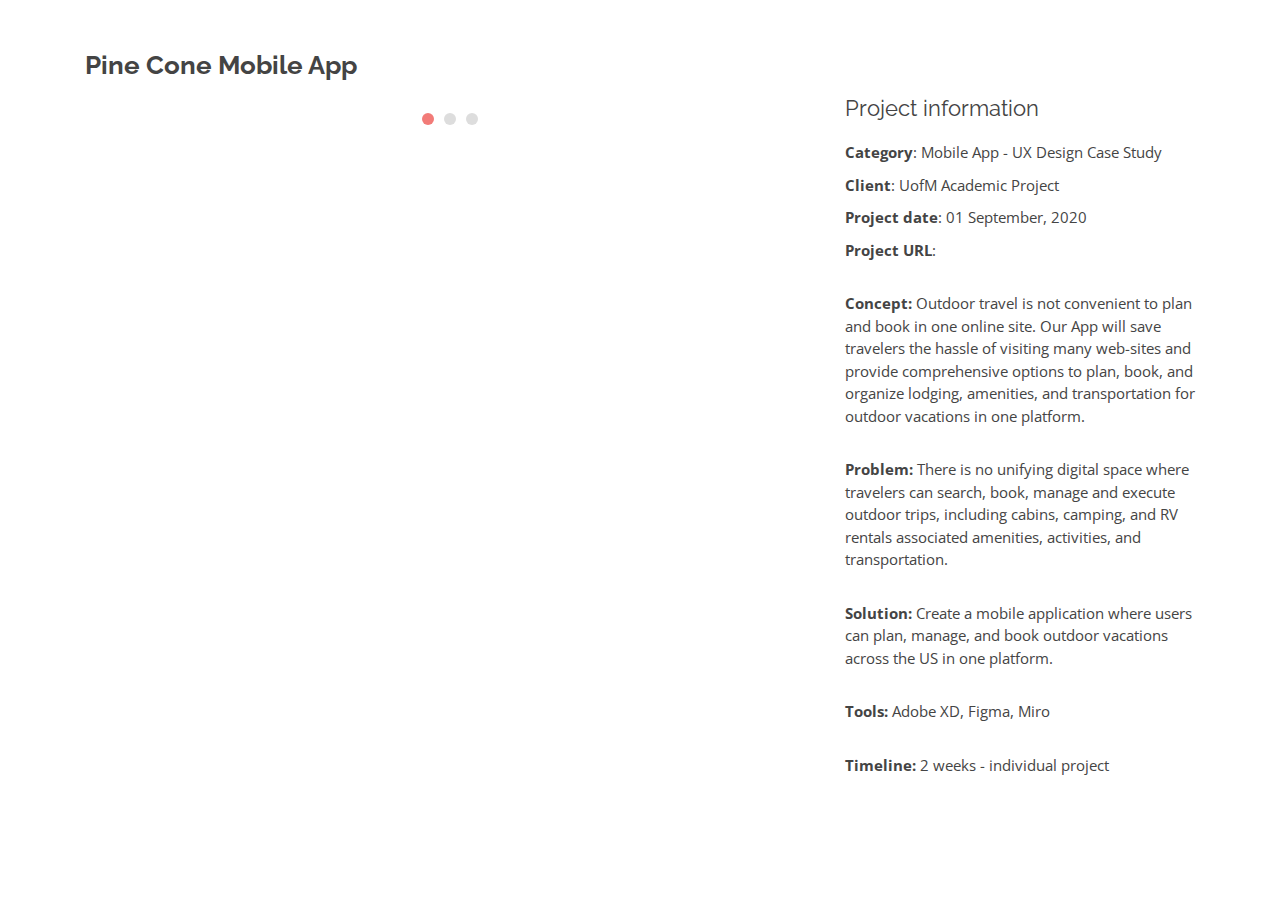
==== coffee-details.html @ 25ac42e4 "project details" ====
<!DOCTYPE html>
<html lang="en">

<head>
  <meta charset="utf-8">
  <meta content="width=device-width, initial-scale=1.0" name="viewport">

  <title>Pine Cone Details</title>
  <meta content="" name="description">
  <meta content="" name="keywords">

  <!-- Favicons -->
  <link href="assets/img/favicon.png" rel="icon">
  <link href="assets/img/apple-touch-icon.png" rel="apple-touch-icon">

  <!-- Google Fonts -->
  <link href="https://fonts.googleapis.com/css?family=Open+Sans:300,300i,400,400i,600,600i,700,700i|Raleway:300,300i,400,400i,500,500i,600,600i,700,700i|Poppins:300,300i,400,400i,500,500i,600,600i,700,700i" rel="stylesheet">

  <!-- Vendor CSS Files -->
  <link href="assets/vendor/bootstrap/css/bootstrap.min.css" rel="stylesheet">
  <link href="assets/vendor/icofont/icofont.min.css" rel="stylesheet">
  <link href="assets/vendor/owl.carousel/assets/owl.carousel.min.css" rel="stylesheet">
  <link href="assets/vendor/boxicons/css/boxicons.min.css" rel="stylesheet">
  <link href="assets/vendor/venobox/venobox.css" rel="stylesheet">
  <link href="assets/vendor/aos/aos.css" rel="stylesheet">

  <!-- Template Main CSS File -->
  <link href="assets/css/style.css" rel="stylesheet">

  <!-- =======================================================
  * Template Name: Kelly - v2.1.1
  * Template URL: https://bootstrapmade.com/kelly-free-bootstrap-cv-resume-html-template/
  * Author: BootstrapMade.com
  * License: https://bootstrapmade.com/license/
  ======================================================== -->
</head>

<body>

  <main id="main">

    <!-- ======= Pine Cone Details Section ======= -->
    <section id="portfolio-details" class="portfolio-details">
      <div class="container">

        <div class="row">

          <div class="col-lg-8">
            <h2 class="portfolio-title">Pine Cone Mobile App</h2>
            <div class="owl-carousel portfolio-details-carousel">
              <img src="assets/img/portfolio/portfolio-details-1.jpg" class="img-fluid" alt="">
              <img src="assets/img/portfolio/portfolio-details-2.jpg" class="img-fluid" alt="">
              <img src="assets/img/portfolio/portfolio-details-3.jpg" class="img-fluid" alt="">
            </div>
          </div>

          <div class="col-lg-4 portfolio-info">
            <h3>Project information</h3>
            <ul>
              <li><strong>Category</strong>: Mobile App - UX Design Case Study</li>
              <li><strong>Client</strong>: UofM Academic Project</li>
              <li><strong>Project date</strong>: 01 September, 2020</li>
              <li><strong>Project URL</strong>: <a href="pine-cone.html">www.example.com</a></li>
            </ul>

            <p><b>Concept:</b> Outdoor travel is not convenient to plan and book in one online site. Our App
              will save travelers the hassle of visiting many web-sites and provide comprehensive options to plan, book, and
              organize lodging, amenities, and transportation for outdoor vacations in one platform.</p>

            <p><b>Problem:</b> There is no unifying digital space where travelers can search, book, manage and
              execute outdoor trips, including cabins, camping, and RV rentals associated amenities, activities, and
              transportation.</p>
    
              <p><b>Solution:</b> Create a mobile application where users can plan, manage, and book outdoor vacations across the US
              in one platform.</p>
    
    
              <p><b>Tools:</b> Adobe XD, Figma, Miro </p>
    
              <p><b>Timeline:</b> 2 weeks - individual project
    
            </p>
          </div>

        </div>

      </div>
    </section><!-- End Portfolio Details Section -->



  </main><!-- End #main -->

  <div id="preloader"></div>
  <a href="#" class="back-to-top"><i class="bx bx-up-arrow-alt"></i></a>

  <!-- Vendor JS Files -->
  <script src="assets/vendor/jquery/jquery.min.js"></script>
  <script src="assets/vendor/bootstrap/js/bootstrap.bundle.min.js"></script>
  <script src="assets/vendor/jquery.easing/jquery.easing.min.js"></script>
  <script src="assets/vendor/php-email-form/validate.js"></script>
  <script src="assets/vendor/waypoints/jquery.waypoints.min.js"></script>
  <script src="assets/vendor/counterup/counterup.min.js"></script>
  <script src="assets/vendor/owl.carousel/owl.carousel.min.js"></script>
  <script src="assets/vendor/isotope-layout/isotope.pkgd.min.js"></script>
  <script src="assets/vendor/venobox/venobox.min.js"></script>
  <script src="assets/vendor/aos/aos.js"></script>

  <!-- Template Main JS File -->
  <script src="assets/js/main.js"></script>

</body>

</html>
---- assets/vendor/venobox/venobox.css ----
/* ------ venobox.css --------*/
.vbox-overlay *, .vbox-overlay *:before, .vbox-overlay *:after{
    -webkit-backface-visibility: hidden;
    -webkit-box-sizing:border-box;
    -moz-box-sizing:border-box;
    box-sizing:border-box;
}
.vbox-overlay * { 
    -webkit-backface-visibility: visible;
    backface-visibility: visible;
}
.vbox-overlay{
    display: -webkit-flex;
    display: flex;
    -webkit-flex-direction: column;
    flex-direction: column;
    -webkit-justify-content: center;
    justify-content: center;
    -webkit-align-items: center;
    align-items: center;
    position: fixed;
    left: 0;
    top: 0;
    bottom: 0;
    right: 0;
    z-index: 999999;
}

/* ----- navigation ----- */
.vbox-title{
    width: 100%;
    height: 40px;
    float: left;
    text-align: center;
    line-height: 28px;
    font-size: 12px;
    padding: 6px 50px;
    overflow: hidden;
    position: fixed;
    display: none;
    left: 0;
    z-index: 89;
}
.vbox-close{
    cursor: pointer;
    position: fixed;
    top: -1px;
    right: 0;
    width: 50px;
    height: 40px;
    padding: 6px;
    display: block;
    background-position:10px center;
    overflow: hidden;
    font-size: 24px;
    line-height: 1;
    text-align: center;
    z-index: 99;
}
.vbox-left{
    cursor: pointer;
    position: fixed;
    left: 0;
    height: 40px;
    overflow: hidden;
    line-height: 28px;
    font-size: 12px;
    z-index: 99;
    display: flex;
    align-items:center;
}
.vbox-num{
    display: inline-block;
    margin: 6px 0 6px 15px;
}
/* ----- Social share ----- */
.vbox-share{
    line-height: 28px;
    font-size: 12px;
    overflow: hidden;
    position: fixed;
    left: 0;
    z-index: 98;
    display: flex;
    align-items:center;
    justify-content: center;
    width: 100%;
    text-align: center;
}
.vbox-share svg{
    max-height: 28px;
    width: 28px;
    z-index: 10;
    margin-left: 12px;
    margin-top: 6px;
    margin-bottom: 6px;
    vertical-align: middle;
}


/* ----- navigation ARROWS ----- */
.vbox-next, .vbox-prev{
    position: fixed;
    top: 50%;
    margin-top: -15px;
    overflow: hidden;
    cursor: pointer;
    display: block;
    width: 45px;
    height: 45px;
    z-index: 99;
}
.vbox-next span, .vbox-prev span{
    position: relative;
    width: 20px;
    height: 20px;
    border: 2px solid transparent;
    border-top-color: #B6B6B6;
    border-right-color: #B6B6B6;
    text-indent: -100px;
    position: absolute;
    top: 8px;
    display: block;
}
.vbox-prev{
    left: 15px;
}
.vbox-next{
    right: 15px;
}
.vbox-prev span{
    left: 10px;
    -ms-transform: rotate(-135deg);
    -webkit-transform: rotate(-135deg);
    transform: rotate(-135deg);
}
.vbox-next span{
    -ms-transform: rotate(45deg);
    -webkit-transform: rotate(45deg);
    transform: rotate(45deg);
    right: 10px;
}
/* ------- inline window ------ */
.vbox-inline{
    width: 420px;
    height: 315px;
    height: 70vh;
    padding: 10px;
    background: #fff;
    margin: 0 auto;
    overflow: auto;
    text-align: left;
}
/* ------- Video & iFrames window ------ */
.venoframe{
    max-width: 100%;
    width: 100%;
    border: none;
    width: 100%;
    height: 260px;
    height: 70vh;
}
.venoframe.vbvid{
    height: 260px;
}
@media (min-width: 768px) {
    .venoframe, .vbox-inline{
        width: 90%;
        height: 360px;
        height: 70vh;
    }
    .venoframe.vbvid{
        width: 640px;
        height: 360px;
    }
}
@media (min-width: 992px) {
    .venoframe, .vbox-inline{
        max-width: 1200px;
        width: 80%;
        height: 540px;
        height: 70vh;
    }
    .venoframe.vbvid{
        width: 960px;
        height: 540px;
    }
}
/* 
Please do NOT edit this part! 
or at least read this note: http://i.imgur.com/7C0ws9e.gif
*/
.vbox-open{
    overflow: hidden;
}
.vbox-container{
    position: absolute;
    left: 0;
    right: 0;
    top: 0;
    bottom: 0;
    overflow-x: hidden;
    overflow-y: scroll;
    overflow-scrolling: touch;
    -webkit-overflow-scrolling: touch;
    z-index: 20;
    max-height: 100%;

}

.vbox-content{
    text-align: center;
    float: left;
    width: 100%;
    position: relative;
    overflow: hidden;
    padding: 20px 4%;
}
.vbox-container img{
    max-width: 100%;
    height: auto;
}
.vbox-figlio{
    box-shadow: 0 0 12px rgba(0,0,0,0.19), 0 6px 6px rgba(0,0,0,0.23);
    max-width: 100%;
    text-align: initial;
}
img.vbox-figlio{
    -webkit-user-select: none;
-khtml-user-select: none;
-moz-user-select: none;
-o-user-select: none;
user-select: none;
}
.vbox-content.swipe-left{
    margin-left: -200px !important;
}
.vbox-content.swipe-right{
    margin-left: 200px !important;
}
.vbox-animated{
    webkit-transition: margin 300ms ease-out;
    transition: margin 300ms ease-out;
}

/* ---------- preloader ----------
 * SPINKIT 
 * http://tobiasahlin.com/spinkit/
-------------------------------- */
.sk-double-bounce,.sk-rotating-plane{width:40px;height:40px;margin:40px auto}.sk-rotating-plane{background-color:#333;-webkit-animation:sk-rotatePlane 1.2s infinite ease-in-out;animation:sk-rotatePlane 1.2s infinite ease-in-out}@-webkit-keyframes sk-rotatePlane{0%{-webkit-transform:perspective(120px) rotateX(0) rotateY(0);transform:perspective(120px) rotateX(0) rotateY(0)}50%{-webkit-transform:perspective(120px) rotateX(-180.1deg) rotateY(0);transform:perspective(120px) rotateX(-180.1deg) rotateY(0)}100%{-webkit-transform:perspective(120px) rotateX(-180deg) rotateY(-179.9deg);transform:perspective(120px) rotateX(-180deg) rotateY(-179.9deg)}}@keyframes sk-rotatePlane{0%{-webkit-transform:perspective(120px) rotateX(0) rotateY(0);transform:perspective(120px) rotateX(0) rotateY(0)}50%{-webkit-transform:perspective(120px) rotateX(-180.1deg) rotateY(0);transform:perspective(120px) rotateX(-180.1deg) rotateY(0)}100%{-webkit-transform:perspective(120px) rotateX(-180deg) rotateY(-179.9deg);transform:perspective(120px) rotateX(-180deg) rotateY(-179.9deg)}}.sk-double-bounce{position:relative}.sk-double-bounce .sk-child{width:100%;height:100%;border-radius:50%;background-color:#333;opacity:.6;position:absolute;top:0;left:0;-webkit-animation:sk-doubleBounce 2s infinite ease-in-out;animation:sk-doubleBounce 2s infinite ease-in-out}.sk-chasing-dots .sk-child,.sk-spinner-pulse,.sk-three-bounce .sk-child{background-color:#333;border-radius:100%}.sk-double-bounce .sk-double-bounce2{-webkit-animation-delay:-1s;animation-delay:-1s}@-webkit-keyframes sk-doubleBounce{0%,100%{-webkit-transform:scale(0);transform:scale(0)}50%{-webkit-transform:scale(1);transform:scale(1)}}@keyframes sk-doubleBounce{0%,100%{-webkit-transform:scale(0);transform:scale(0)}50%{-webkit-transform:scale(1);transform:scale(1)}}.sk-wave{margin:40px auto;width:50px;height:40px;text-align:center;font-size:10px}.sk-wave .sk-rect{background-color:#333;height:100%;width:6px;display:inline-block;-webkit-animation:sk-waveStretchDelay 1.2s infinite ease-in-out;animation:sk-waveStretchDelay 1.2s infinite ease-in-out}.sk-wave .sk-rect1{-webkit-animation-delay:-1.2s;animation-delay:-1.2s}.sk-wave .sk-rect2{-webkit-animation-delay:-1.1s;animation-delay:-1.1s}.sk-wave .sk-rect3{-webkit-animation-delay:-1s;animation-delay:-1s}.sk-wave .sk-rect4{-webkit-animation-delay:-.9s;animation-delay:-.9s}.sk-wave .sk-rect5{-webkit-animation-delay:-.8s;animation-delay:-.8s}@-webkit-keyframes sk-waveStretchDelay{0%,100%,40%{-webkit-transform:scaleY(.4);transform:scaleY(.4)}20%{-webkit-transform:scaleY(1);transform:scaleY(1)}}@keyframes sk-waveStretchDelay{0%,100%,40%{-webkit-transform:scaleY(.4);transform:scaleY(.4)}20%{-webkit-transform:scaleY(1);transform:scaleY(1)}}.sk-wandering-cubes{margin:40px auto;width:40px;height:40px;position:relative}.sk-wandering-cubes .sk-cube{background-color:#333;width:10px;height:10px;position:absolute;top:0;left:0;-webkit-animation:sk-wanderingCube 1.8s ease-in-out -1.8s infinite both;animation:sk-wanderingCube 1.8s ease-in-out -1.8s infinite both}.sk-chasing-dots,.sk-spinner-pulse{width:40px;height:40px;margin:40px auto}.sk-wandering-cubes .sk-cube2{-webkit-animation-delay:-.9s;animation-delay:-.9s}@-webkit-keyframes sk-wanderingCube{0%{-webkit-transform:rotate(0);transform:rotate(0)}25%{-webkit-transform:translateX(30px) rotate(-90deg) scale(.5);transform:translateX(30px) rotate(-90deg) scale(.5)}50%{-webkit-transform:translateX(30px) translateY(30px) rotate(-179deg);transform:translateX(30px) translateY(30px) rotate(-179deg)}50.1%{-webkit-transform:translateX(30px) translateY(30px) rotate(-180deg);transform:translateX(30px) translateY(30px) rotate(-180deg)}75%{-webkit-transform:translateX(0) translateY(30px) rotate(-270deg) scale(.5);transform:translateX(0) translateY(30px) rotate(-270deg) scale(.5)}100%{-webkit-transform:rotate(-360deg);transform:rotate(-360deg)}}@keyframes sk-wanderingCube{0%{-webkit-transform:rotate(0);transform:rotate(0)}25%{-webkit-transform:translateX(30px) rotate(-90deg) scale(.5);transform:translateX(30px) rotate(-90deg) scale(.5)}50%{-webkit-transform:translateX(30px) translateY(30px) rotate(-179deg);transform:translateX(30px) translateY(30px) rotate(-179deg)}50.1%{-webkit-transform:translateX(30px) translateY(30px) rotate(-180deg);transform:translateX(30px) translateY(30px) rotate(-180deg)}75%{-webkit-transform:translateX(0) translateY(30px) rotate(-270deg) scale(.5);transform:translateX(0) translateY(30px) rotate(-270deg) scale(.5)}100%{-webkit-transform:rotate(-360deg);transform:rotate(-360deg)}}.sk-spinner-pulse{-webkit-animation:sk-pulseScaleOut 1s infinite ease-in-out;animation:sk-pulseScaleOut 1s infinite ease-in-out}@-webkit-keyframes sk-pulseScaleOut{0%{-webkit-transform:scale(0);transform:scale(0)}100%{-webkit-transform:scale(1);transform:scale(1);opacity:0}}@keyframes sk-pulseScaleOut{0%{-webkit-transform:scale(0);transform:scale(0)}100%{-webkit-transform:scale(1);transform:scale(1);opacity:0}}.sk-chasing-dots{position:relative;text-align:center;-webkit-animation:sk-chasingDotsRotate 2s infinite linear;animation:sk-chasingDotsRotate 2s infinite linear}.sk-chasing-dots .sk-child{width:60%;height:60%;display:inline-block;position:absolute;top:0;-webkit-animation:sk-chasingDotsBounce 2s infinite ease-in-out;animation:sk-chasingDotsBounce 2s infinite ease-in-out}.sk-chasing-dots .sk-dot2{top:auto;bottom:0;-webkit-animation-delay:-1s;animation-delay:-1s}@-webkit-keyframes sk-chasingDotsRotate{100%{-webkit-transform:rotate(360deg);transform:rotate(360deg)}}@keyframes sk-chasingDotsRotate{100%{-webkit-transform:rotate(360deg);transform:rotate(360deg)}}@-webkit-keyframes sk-chasingDotsBounce{0%,100%{-webkit-transform:scale(0);transform:scale(0)}50%{-webkit-transform:scale(1);transform:scale(1)}}@keyframes sk-chasingDotsBounce{0%,100%{-webkit-transform:scale(0);transform:scale(0)}50%{-webkit-transform:scale(1);transform:scale(1)}}.sk-three-bounce{margin:40px auto;width:80px;text-align:center}.sk-three-bounce .sk-child{width:20px;height:20px;display:inline-block;-webkit-animation:sk-three-bounce 1.4s ease-in-out 0s infinite both;animation:sk-three-bounce 1.4s ease-in-out 0s infinite both}.sk-circle .sk-child:before,.sk-fading-circle .sk-circle:before{display:block;border-radius:100%;content:'';background-color:#333}.sk-three-bounce .sk-bounce1{-webkit-animation-delay:-.32s;animation-delay:-.32s}.sk-three-bounce .sk-bounce2{-webkit-animation-delay:-.16s;animation-delay:-.16s}@-webkit-keyframes sk-three-bounce{0%,100%,80%{-webkit-transform:scale(0);transform:scale(0)}40%{-webkit-transform:scale(1);transform:scale(1)}}@keyframes sk-three-bounce{0%,100%,80%{-webkit-transform:scale(0);transform:scale(0)}40%{-webkit-transform:scale(1);transform:scale(1)}}.sk-circle{margin:40px auto;width:40px;height:40px;position:relative}.sk-circle .sk-child{width:100%;height:100%;position:absolute;left:0;top:0}.sk-circle .sk-child:before{margin:0 auto;width:15%;height:15%;-webkit-animation:sk-circleBounceDelay 1.2s infinite ease-in-out both;animation:sk-circleBounceDelay 1.2s infinite ease-in-out both}.sk-circle .sk-circle2{-webkit-transform:rotate(30deg);-ms-transform:rotate(30deg);transform:rotate(30deg)}.sk-circle .sk-circle3{-webkit-transform:rotate(60deg);-ms-transform:rotate(60deg);transform:rotate(60deg)}.sk-circle .sk-circle4{-webkit-transform:rotate(90deg);-ms-transform:rotate(90deg);transform:rotate(90deg)}.sk-circle .sk-circle5{-webkit-transform:rotate(120deg);-ms-transform:rotate(120deg);transform:rotate(120deg)}.sk-circle .sk-circle6{-webkit-transform:rotate(150deg);-ms-transform:rotate(150deg);transform:rotate(150deg)}.sk-circle .sk-circle7{-webkit-transform:rotate(180deg);-ms-transform:rotate(180deg);transform:rotate(180deg)}.sk-circle .sk-circle8{-webkit-transform:rotate(210deg);-ms-transform:rotate(210deg);transform:rotate(210deg)}.sk-circle .sk-circle9{-webkit-transform:rotate(240deg);-ms-transform:rotate(240deg);transform:rotate(240deg)}.sk-circle .sk-circle10{-webkit-transform:rotate(270deg);-ms-transform:rotate(270deg);transform:rotate(270deg)}.sk-circle .sk-circle11{-webkit-transform:rotate(300deg);-ms-transform:rotate(300deg);transform:rotate(300deg)}.sk-circle .sk-circle12{-webkit-transform:rotate(330deg);-ms-transform:rotate(330deg);transform:rotate(330deg)}.sk-circle .sk-circle2:before{-webkit-animation-delay:-1.1s;animation-delay:-1.1s}.sk-circle .sk-circle3:before{-webkit-animation-delay:-1s;animation-delay:-1s}.sk-circle .sk-circle4:before{-webkit-animation-delay:-.9s;animation-delay:-.9s}.sk-circle .sk-circle5:before{-webkit-animation-delay:-.8s;animation-delay:-.8s}.sk-circle .sk-circle6:before{-webkit-animation-delay:-.7s;animation-delay:-.7s}.sk-circle .sk-circle7:before{-webkit-animation-delay:-.6s;animation-delay:-.6s}.sk-circle .sk-circle8:before{-webkit-animation-delay:-.5s;animation-delay:-.5s}.sk-circle .sk-circle9:before{-webkit-animation-delay:-.4s;animation-delay:-.4s}.sk-circle .sk-circle10:before{-webkit-animation-delay:-.3s;animation-delay:-.3s}.sk-circle .sk-circle11:before{-webkit-animation-delay:-.2s;animation-delay:-.2s}.sk-circle .sk-circle12:before{-webkit-animation-delay:-.1s;animation-delay:-.1s}@-webkit-keyframes sk-circleBounceDelay{0%,100%,80%{-webkit-transform:scale(0);transform:scale(0)}40%{-webkit-transform:scale(1);transform:scale(1)}}@keyframes sk-circleBounceDelay{0%,100%,80%{-webkit-transform:scale(0);transform:scale(0)}40%{-webkit-transform:scale(1);transform:scale(1)}}.sk-cube-grid{width:40px;height:40px;margin:40px auto}.sk-cube-grid .sk-cube{width:33.33%;height:33.33%;background-color:#333;float:left;-webkit-animation:sk-cubeGridScaleDelay 1.3s infinite ease-in-out;animation:sk-cubeGridScaleDelay 1.3s infinite ease-in-out}.sk-cube-grid .sk-cube1{-webkit-animation-delay:.2s;animation-delay:.2s}.sk-cube-grid .sk-cube2{-webkit-animation-delay:.3s;animation-delay:.3s}.sk-cube-grid .sk-cube3{-webkit-animation-delay:.4s;animation-delay:.4s}.sk-cube-grid .sk-cube4{-webkit-animation-delay:.1s;animation-delay:.1s}.sk-cube-grid .sk-cube5{-webkit-animation-delay:.2s;animation-delay:.2s}.sk-cube-grid .sk-cube6{-webkit-animation-delay:.3s;animation-delay:.3s}.sk-cube-grid .sk-cube7{-webkit-animation-delay:0ms;animation-delay:0ms}.sk-cube-grid .sk-cube8{-webkit-animation-delay:.1s;animation-delay:.1s}.sk-cube-grid .sk-cube9{-webkit-animation-delay:.2s;animation-delay:.2s}@-webkit-keyframes sk-cubeGridScaleDelay{0%,100%,70%{-webkit-transform:scale3D(1,1,1);transform:scale3D(1,1,1)}35%{-webkit-transform:scale3D(0,0,1);transform:scale3D(0,0,1)}}@keyframes sk-cubeGridScaleDelay{0%,100%,70%{-webkit-transform:scale3D(1,1,1);transform:scale3D(1,1,1)}35%{-webkit-transform:scale3D(0,0,1);transform:scale3D(0,0,1)}}.sk-fading-circle{margin:40px auto;width:40px;height:40px;position:relative}.sk-fading-circle .sk-circle{width:100%;height:100%;position:absolute;left:0;top:0}.sk-fading-circle .sk-circle:before{margin:0 auto;width:15%;height:15%;-webkit-animation:sk-circleFadeDelay 1.2s infinite ease-in-out both;animation:sk-circleFadeDelay 1.2s infinite ease-in-out both}.sk-fading-circle .sk-circle2{-webkit-transform:rotate(30deg);-ms-transform:rotate(30deg);transform:rotate(30deg)}.sk-fading-circle .sk-circle3{-webkit-transform:rotate(60deg);-ms-transform:rotate(60deg);transform:rotate(60deg)}.sk-fading-circle .sk-circle4{-webkit-transform:rotate(90deg);-ms-transform:rotate(90deg);transform:rotate(90deg)}.sk-fading-circle .sk-circle5{-webkit-transform:rotate(120deg);-ms-transform:rotate(120deg);transform:rotate(120deg)}.sk-fading-circle .sk-circle6{-webkit-transform:rotate(150deg);-ms-transform:rotate(150deg);transform:rotate(150deg)}.sk-fading-circle .sk-circle7{-webkit-transform:rotate(180deg);-ms-transform:rotate(180deg);transform:rotate(180deg)}.sk-fading-circle .sk-circle8{-webkit-transform:rotate(210deg);-ms-transform:rotate(210deg);transform:rotate(210deg)}.sk-fading-circle .sk-circle9{-webkit-transform:rotate(240deg);-ms-transform:rotate(240deg);transform:rotate(240deg)}.sk-fading-circle .sk-circle10{-webkit-transform:rotate(270deg);-ms-transform:rotate(270deg);transform:rotate(270deg)}.sk-fading-circle .sk-circle11{-webkit-transform:rotate(300deg);-ms-transform:rotate(300deg);transform:rotate(300deg)}.sk-fading-circle .sk-circle12{-webkit-transform:rotate(330deg);-ms-transform:rotate(330deg);transform:rotate(330deg)}.sk-fading-circle .sk-circle2:before{-webkit-animation-delay:-1.1s;animation-delay:-1.1s}.sk-fading-circle .sk-circle3:before{-webkit-animation-delay:-1s;animation-delay:-1s}.sk-fading-circle .sk-circle4:before{-webkit-animation-delay:-.9s;animation-delay:-.9s}.sk-fading-circle .sk-circle5:before{-webkit-animation-delay:-.8s;animation-delay:-.8s}.sk-fading-circle .sk-circle6:before{-webkit-animation-delay:-.7s;animation-delay:-.7s}.sk-fading-circle .sk-circle7:before{-webkit-animation-delay:-.6s;animation-delay:-.6s}.sk-fading-circle .sk-circle8:before{-webkit-animation-delay:-.5s;animation-delay:-.5s}.sk-fading-circle .sk-circle9:before{-webkit-animation-delay:-.4s;animation-delay:-.4s}.sk-fading-circle .sk-circle10:before{-webkit-animation-delay:-.3s;animation-delay:-.3s}.sk-fading-circle .sk-circle11:before{-webkit-animation-delay:-.2s;animation-delay:-.2s}.sk-fading-circle .sk-circle12:before{-webkit-animation-delay:-.1s;animation-delay:-.1s}@-webkit-keyframes sk-circleFadeDelay{0%,100%,39%{opacity:0}40%{opacity:1}}@keyframes sk-circleFadeDelay{0%,100%,39%{opacity:0}40%{opacity:1}}.sk-folding-cube{margin:40px auto;width:40px;height:40px;position:relative;-webkit-transform:rotateZ(45deg);transform:rotateZ(45deg)}.sk-folding-cube .sk-cube{float:left;width:50%;height:50%;position:relative;-webkit-transform:scale(1.1);-ms-transform:scale(1.1);transform:scale(1.1)}.sk-folding-cube .sk-cube:before{content:'';position:absolute;top:0;left:0;width:100%;height:100%;background-color:#333;-webkit-animation:sk-foldCubeAngle 2.4s infinite linear both;animation:sk-foldCubeAngle 2.4s infinite linear both;-webkit-transform-origin:100% 100%;-ms-transform-origin:100% 100%;transform-origin:100% 100%}.sk-folding-cube .sk-cube2{-webkit-transform:scale(1.1) rotateZ(90deg);transform:scale(1.1) rotateZ(90deg)}.sk-folding-cube .sk-cube3{-webkit-transform:scale(1.1) rotateZ(180deg);transform:scale(1.1) rotateZ(180deg)}.sk-folding-cube .sk-cube4{-webkit-transform:scale(1.1) rotateZ(270deg);transform:scale(1.1) rotateZ(270deg)}.sk-folding-cube .sk-cube2:before{-webkit-animation-delay:.3s;animation-delay:.3s}.sk-folding-cube .sk-cube3:before{-webkit-animation-delay:.6s;animation-delay:.6s}.sk-folding-cube .sk-cube4:before{-webkit-animation-delay:.9s;animation-delay:.9s}@-webkit-keyframes sk-foldCubeAngle{0%,10%{-webkit-transform:perspective(140px) rotateX(-180deg);transform:perspective(140px) rotateX(-180deg);opacity:0}25%,75%{-webkit-transform:perspective(140px) rotateX(0);transform:perspective(140px) rotateX(0);opacity:1}100%,90%{-webkit-transform:perspective(140px) rotateY(180deg);transform:perspective(140px) rotateY(180deg);opacity:0}}@keyframes sk-foldCubeAngle{0%,10%{-webkit-transform:perspective(140px) rotateX(-180deg);transform:perspective(140px) rotateX(-180deg);opacity:0}25%,75%{-webkit-transform:perspective(140px) rotateX(0);transform:perspective(140px) rotateX(0);opacity:1}100%,90%{-webkit-transform:perspective(140px) rotateY(180deg);transform:perspective(140px) rotateY(180deg);opacity:0}}
---- assets/css/style.css ----
/**
* Template Name: Jane - v2.1.1
* Template URL: https://bootstrapmade.com/kelly-free-bootstrap-cv-resume-html-template/
* Author: BootstrapMade.com
* License: https://bootstrapmade.com/license/
*/

/*--------------------------------------------------------------
# General
--------------------------------------------------------------*/
body {
  font-family: "Open Sans", sans-serif;
  color: #444444;
}

a {
  color: white;
}

a:hover {
  color: #F27B78;
  text-decoration: none;
}

h1, h2, h3, h4, h5, h6 {
  font-family: "Raleway", sans-serif;
}

#main {
  margin-top: 50px;
}

@media (max-width: 992px) {
  #main {
    margin-top: 30px;
  }
}

/*--------------------------------------------------------------
# Preloader
--------------------------------------------------------------*/
#preloader {
  position: fixed;
  top: 0;
  left: 0;
  right: 0;
  bottom: 0;
  z-index: 9999;
  overflow: hidden;
  background: #fff;
}

#preloader:before {
  content: "";
  position: fixed;
  top: calc(50% - 30px);
  left: calc(50% - 30px);
  border: 6px solid #F27B78;
  border-top-color: #dcf5f2;
  border-radius: 50%;
  width: 60px;
  height: 60px;
  -webkit-animation: animate-preloader 1s linear infinite;
  animation: animate-preloader 1s linear infinite;
}

@-webkit-keyframes animate-preloader {
  0% {
    transform: rotate(0deg);
  }
  100% {
    transform: rotate(360deg);
  }
}

@keyframes animate-preloader {
  0% {
    transform: rotate(0deg);
  }
  100% {
    transform: rotate(360deg);
  }
}

/*--------------------------------------------------------------
# Back to top button
--------------------------------------------------------------*/
.back-to-top {
  position: fixed;
  display: none;
  right: 30px;
  bottom: 110px;
  z-index: 99999;
}

.back-to-top i {
  display: flex;
  align-items: center;
  justify-content: center;
  font-size: 24px;
  width: 40px;
  height: 40px;
  border-radius: 50px;
  background: #F27B78;
  color: #fff;
  transition: all 0.4s;
}

.back-to-top i:hover {
  background: #F27B78;
  color: #fff;
}

/*--------------------------------------------------------------
# Header
--------------------------------------------------------------*/
#header {
  background: #e9e8e6;
  box-shadow: 0px 0px 25px 0 rgba(0, 0, 0, 0.08);
  z-index: 997;
  padding: 15px 0;
}

#header .logo {
  font-size: 32px;
  margin: 0;
  padding: 0;
  line-height: 1;
  font-weight: 400;
  letter-spacing: 2px;
  text-transform: uppercase;
}

#header .logo a {
  color: #222222;
}

#header .logo img {
  max-height: 50px;
  margin-left: 30px;
}

@media (max-width: 992px) {
  #header .logo {
    font-size: 28px;
  }
}

/*--------------------------------------------------------------
# Navigation Menu
--------------------------------------------------------------*/
/* Desktop Navigation */
.nav-menu ul {
  margin: 0;
  padding: 0;
  list-style: none;
}

.nav-menu > ul {
  display: flex;
}

.nav-menu > ul > li {
  position: relative;
  white-space: nowrap;
  padding: 10px 10px 10px 28px;
}

.nav-menu a {
  display: block;
  position: relative;
  color: #888888;
  transition: 0.3s;
  font-size: 20px;
  font-family: "Raleway", sans-serif;
  font-weight: 650;
}

.nav-menu > ul > li > a:before {
  content: "";
  position: absolute;
  width: 0;
  height: 2px;
  bottom: -5px;
  left: 0;
  background-color: #F27B78;
  visibility: hidden;
  width: 0px;
  transition: all 0.3s ease-in-out 0s;
}

.nav-menu a:hover:before, .nav-menu li:hover > a:before, .nav-menu .active > a:before {
  visibility: visible;
  width: 20px;
  height: 4px;
}

.nav-menu a:hover, .nav-menu .active > a, .nav-menu li:hover > a {
  color: #222222;
}

.nav-menu .drop-down ul {
  display: block;
  position: absolute;
  left: 28px;
  top: calc(100% + 30px);
  z-index: 99;
  opacity: 0;
  visibility: hidden;
  padding: 10px 0;
  background: #fff;
  box-shadow: 0px 0px 30px rgba(127, 137, 161, 0.25);
  transition: 0.3s;
}

.nav-menu .drop-down:hover > ul {
  opacity: 1;
  top: 100%;
  visibility: visible;
}

.nav-menu .drop-down li {
  min-width: 180px;
  position: relative;
}

.nav-menu .drop-down ul a {
  padding: 10px 20px;
  font-size: 14px;
  font-weight: 500;
  text-transform: none;
  color: #222222;
}

.nav-menu .drop-down ul a:hover, .nav-menu .drop-down ul .active > a, .nav-menu .drop-down ul li:hover > a {
  color: #F27B78;
}

.nav-menu .drop-down > a:after {
  content: "\ea99";
  font-family: IcoFont;
  padding-left: 5px;
}

.nav-menu .drop-down .drop-down ul {
  top: 0;
  left: calc(100% - 30px);
}

.nav-menu .drop-down .drop-down:hover > ul {
  opacity: 1;
  top: 0;
  left: 100%;
}

.nav-menu .drop-down .drop-down > a {
  padding-right: 35px;
}

.nav-menu .drop-down .drop-down > a:after {
  content: "\eaa0";
  font-family: IcoFont;
  position: absolute;
  right: 15px;
}

@media (max-width: 1366px) {
  .nav-menu .drop-down .drop-down ul {
    left: -90%;
  }
  .nav-menu .drop-down .drop-down:hover > ul {
    left: -100%;
  }
  .nav-menu .drop-down .drop-down > a:after {
    content: "\ea9d";
  }
}

/* Mobile Navigation */
.mobile-nav-toggle {
  position: fixed;
  right: 25px;
  top: 20px;
  z-index: 9998;
  border: 0;
  background: none;
  font-size: 30px;
  transition: all 0.4s;
  outline: none !important;
  line-height: 1;
  cursor: pointer;
  text-align: right;
}

.mobile-nav-toggle i {
  color:black;
}

.mobile-nav {
  position: fixed;
  top: 55px;
  right: 15px;
  bottom: 15px;
  left: 15px;
  z-index: 9999;
  overflow-y: auto;
  background: #fff;
  transition: ease-in-out 0.2s;
  opacity: 0;
  visibility: hidden;
  border-radius: 12px;
  padding: 10px 0;
}

.mobile-nav * {
  margin: 0;
  padding: 0;
  list-style: none;
}

.mobile-nav a {
  display: block;
  position: relative;
  color: #222222;
  padding: 10px 20px;
  font-weight: 600;
  outline: none;
}

.mobile-nav a:hover, .mobile-nav .active > a, .mobile-nav li:hover > a {
  color:#F27B78;
  text-decoration: none;
}

.mobile-nav .drop-down > a:after {
  content: "\ea99";
  font-family: IcoFont;
  padding-left: 10px;
  position: absolute;
  right: 15px;
}

.mobile-nav .active.drop-down > a:after {
  content: "\eaa1";
}

.mobile-nav .drop-down > a {
  padding-right: 35px;
}

.mobile-nav .drop-down ul {
  display: none;
  overflow: hidden;
}

.mobile-nav .drop-down li {
  padding-left: 20px;
}

.mobile-nav-overly {
  width: 100%;
  height: 100%;
  z-index: 9997;
  top: 0;
  left: 0;
  position: fixed;
  background: rgba(9, 9, 9, 0.6);
  overflow: hidden;
  display: none;
  transition: ease-in-out 0.2s;
}

.mobile-nav-active {
  overflow: hidden;
}

.mobile-nav-active .mobile-nav {
  opacity: 1;
  visibility: visible;
}

.mobile-nav-active .mobile-nav-toggle i {
  color: #fff;
}

/*--------------------------------------------------------------
# Header Social Links
--------------------------------------------------------------*/
.header-social-links {
  padding-left: 20px;
}

.header-social-links a {
  color:black;
  padding-left: 6px;
  display: inline-block;
  line-height: 3px;
  transition: 0.3s;
  font-size: 25px;
}

.header-social-links a:hover {
  color: #F27B78;
}

@media (max-width: 992px) {
  .header-social-links {
    padding: 0 48px 0 0;
  }
}

/*--------------------------------------------------------------
# Hero Section
--------------------------------------------------------------*/
#hero {
  width: 100%;
  height: 100vh;
  background: url("../img/hero-bg.jpg") top right;
  background-size: cover;
}

#hero .container {
  padding-top: 70px;
  position: relative;
}

@media (max-width: 992px) {
  #hero .container {
    padding-top: 58px;
  }
}

#hero h1 {
  margin: 0;
  font-size: 48px;
  font-weight: 700;
  line-height: 56px;
  color: #222222;
}

#hero h2 {
  color: #fff;
  margin: 10px 0 0 0;
  font-size: 22px;
}

#hero .btn-about {
  font-family: "Raleway", sans-serif;
  text-transform: uppercase;
  font-weight: 600;
  font-size: 12px;
  letter-spacing: 1px;
  display: inline-block;
  padding: 12px 40px;
  border-radius: 12px;
  transition: 0.5s;
  margin-top: 30px;
  color: #fff;
  background: #F27B78;
}

#hero .btn-about:hover {
  background: #EDB69A;
}

@media (min-width: 1024px) {
  #hero {
    background-attachment: fixed;
  }
}

@media (max-width: 992px) {
  #hero:before {
    content: "";
    background: rgba(177, 177, 177, 0.8);
    position: absolute;
    bottom: 0;
    top: 0;
    left: 0;
    right: 0;
  }
  #hero h1 {
    font-size: 28px;
    line-height: 36px;
  }
  #hero h2 {
    font-size: 18px;
    line-height: 24px;
  }
}

/*--------------------------------------------------------------
# Sections General
--------------------------------------------------------------*/
section {
  padding: 60px 0;
}

.section-bg {
  background-color: #e7f8f6;
}

.section-title {
  text-align: center;
  padding-bottom: 30px;
}

.section-title h2 {
  font-size: 32px;
  font-weight: bold;
  text-transform: uppercase;
  margin-bottom: 20px;
  padding-bottom: 20px;
  position: relative;
}

.section-title h2::after {
  content: '';
  position: absolute;
  display: block;
  width: 50px;
  height: 3px;
  background:#F27B78;
  bottom: 0;
  left: calc(50% - 25px);
}

.section-title p {
  margin-bottom: 0;
}

/*--------------------------------------------------------------
# Cta
--------------------------------------------------------------*/
.cta {
  background: linear-gradient(rgba(0, 0, 0, 0.6), rgba(0, 0, 0, 0.6)), url("../img/bg-1.jpg") fixed center center;
  background-size: cover;
  padding: 80px 0;
}

.cta h3 {
  color: #fff;
  font-size: 28px;
  font-weight: 700;
}

.cta p {
  color: #fff;
}

.cta .cta-btn {
  font-family: "Raleway", sans-serif;
  text-transform: uppercase;
  font-weight: 500;
  font-size: 16px;
  letter-spacing: 1px;
  display: inline-block;
  padding: 8px 20px;
  border-radius: 2px;
  transition: 0.5s;
  margin: 10px;
  border: 2px solid #fff;
  color: #fff;
}

.cta .cta-btn:hover {
  background: #F27B78;
  border: 2px solid #F27B78;
}

@media (max-width: 1024px) {
  .cta {
    background-attachment: scroll;
  }
}

@media (min-width: 769px) {
  .cta .cta-btn-container {
    display: flex;
    align-items: center;
    justify-content: flex-end;
  }
}

/*--------------------------------------------------------------
# About
--------------------------------------------------------------*/
.about .content h3 {
  font-weight: 700;
  font-size: 26px;
  color: #555555;
}

.about .content ul {
  list-style: none;
  padding: 0;
}

.about .content ul li {
  padding-bottom: 10px;
}

.about .content ul i {
  font-size: 20px;
  padding-right: 2px;
  color: #F27B78;
}

.about .content p:last-child {
  margin-bottom: 0;
}

/*--------------------------------------------------------------
# Skills
--------------------------------------------------------------*/
.skills .progress {
  height: 50px;
  display: block;
  background: none;
}

.skills .progress .skill {
  padding: 10px 0;
  margin: 0 0 6px 0;
  text-transform: uppercase;
  display: block;
  font-weight: 600;
  font-family: "Poppins", sans-serif;
  color: #222222;
}

.skills .progress .skill .val {
  float: right;
  font-style: normal;
}

.skills .progress-bar-wrap {
  background: #f3f3f3;
}

.skills .progress-bar {
  width: 1px;
  height: 10px;
  transition: .9s;
  background-color:#F27B78;
}

/*--------------------------------------------------------------
# Facts
--------------------------------------------------------------*/
.facts .counters span {
  font-size: 48px;
  display: block;
  color: #F27B78;
}

.facts .counters p {
  padding: 0;
  margin: 0 0 20px 0;
  font-family: "Raleway", sans-serif;
  font-size: 14px;
}

/*--------------------------------------------------------------
# Testimonials
--------------------------------------------------------------*/
.testimonials .section-header {
  margin-bottom: 40px;
}

.testimonials .testimonial-item {
  text-align: center;
}

.testimonials .testimonial-item .testimonial-img {
  width: 120px;
  border-radius: 50%;
  border: 4px solid #fff;
  margin: 0 auto;
}

.testimonials .testimonial-item h3 {
  font-size: 20px;
  font-weight: bold;
  margin: 10px 0 5px 0;
  color: #111;
}

.testimonials .testimonial-item h4 {
  font-size: 14px;
  color: #999;
  margin: 0 0 15px 0;
}

.testimonials .testimonial-item .quote-icon-left, .testimonials .testimonial-item .quote-icon-right {
  color: #c8efea;
  font-size: 26px;
}

.testimonials .testimonial-item .quote-icon-left {
  display: inline-block;
  left: -5px;
  position: relative;
}

.testimonials .testimonial-item .quote-icon-right {
  display: inline-block;
  right: -5px;
  position: relative;
  top: 10px;
}

.testimonials .testimonial-item p {
  font-style: italic;
  margin: 0 auto 15px auto;
}

.testimonials .owl-nav, .testimonials .owl-dots {
  margin-top: 5px;
  text-align: center;
}

.testimonials .owl-dot {
  display: inline-block;
  margin: 0 5px;
  width: 12px;
  height: 12px;
  border-radius: 50%;
  background-color: #ddd !important;
}

.testimonials .owl-dot.active {
  background-color:#F27B78 !important;
}

@media (min-width: 992px) {
  .testimonials .testimonial-item p {
    width: 80%;
  }
}

/*--------------------------------------------------------------
# Resume
--------------------------------------------------------------*/
.resume .resume-title {
  font-size: 26px;
  font-weight: 400;
  margin-top: 20px;
  margin-bottom: 20px;
  color: #222222;
}

.resume .resume-item {
  padding: 0 0 20px 20px;
  margin-top: -2px;
  border-left: 2px solid #F27B78;
  position: relative;
}

.resume .resume-item h4 {
  line-height: 18px;
  font-size: 18px;
  font-weight: 600;
  font-family: "Poppins", sans-serif;
  color: #F27B78;
  margin-bottom: 10px;
}

.resume .resume-item h5 {
  font-size: 16px;
  background: #F2F2F2;
  padding: 5px 15px;
  display: inline-block;
  font-weight: 600;
  margin-bottom: 10px;
  color: #F27B78;
}

.resume .resume-item ul {
  padding-left: 20px;
}

.resume .resume-item ul li {
  padding-bottom: 10px;
}

.resume .resume-item:last-child {
  padding-bottom: 0;
}

.resume .resume-item::before {
  content: "";
  position: absolute;
  width: 16px;
  height: 16px;
  border-radius: 50px;
  left: -9px;
  top: 0;
  background: #fff;
  border: 2px solid #F27B78;
}

/*--------------------------------------------------------------
# Services
--------------------------------------------------------------*/
.services .icon-box {
  text-align: center;
  padding: 70px 20px 80px 20px;
  transition: all ease-in-out 0.3s;
  background: #fff;
  box-shadow: 0px 0 35px 0 rgba(0, 0, 0, 0.08);
}

.services .icon-box .icon {
  margin: 0 auto;
  width: 100px;
  height: 100px;
  display: flex;
  align-items: center;
  justify-content: center;
  transition: ease-in-out 0.3s;
  position: relative;
}

.services .icon-box .icon i {
  font-size: 36px;
  transition: 0.5s;
  position: relative;
}

.services .icon-box .icon svg {
  position: absolute;
  top: 0;
  left: 0;
}

.services .icon-box .icon svg path {
  transition: 0.5s;
  fill: #f5f5f5;
}

.services .icon-box h4 {
  font-weight: 600;
  margin: 10px 0 15px 0;
  font-size: 22px;
}

.services .icon-box h4 a {
  color: #222222;
  transition: ease-in-out 0.3s;
}

.services .icon-box p {
  line-height: 24px;
  font-size: 14px;
  margin-bottom: 0;
}

.services .iconbox-blue i {
  color: #47aeff;
}

.services .iconbox-blue:hover .icon i {
  color: #fff;
}

.services .iconbox-blue:hover .icon path {
  fill: #47aeff;
}

.services .iconbox-orange i {
  color: #ffa76e;
}

.services .iconbox-orange:hover .icon i {
  color: #fff;
}

.services .iconbox-orange:hover .icon path {
  fill: #ffa76e;
}

.services .iconbox-pink i {
  color: #e80368;
}

.services .iconbox-pink:hover .icon i {
  color: #fff;
}

.services .iconbox-pink:hover .icon path {
  fill: #e80368;
}

.services .iconbox-yellow i {
  color: #ffbb2c;
}

.services .iconbox-yellow:hover .icon i {
  color: #fff;
}

.services .iconbox-yellow:hover .icon path {
  fill: #ffbb2c;
}

.services .iconbox-red i {
  color: #ff5828;
}

.services .iconbox-red:hover .icon i {
  color: #fff;
}

.services .iconbox-red:hover .icon path {
  fill: #ff5828;
}

.services .iconbox-teal i {
  color: #F27B78;
}

.services .iconbox-teal:hover .icon i {
  color: #fff;
}

.services .iconbox-teal:hover .icon path {
  fill: #F27B78;
}

/*--------------------------------------------------------------
# Portfolio
--------------------------------------------------------------*/
.portfolio .portfolio-item {
  margin-bottom: 30px;
}

.portfolio #portfolio-flters {
  padding: 0;
  margin: 0 auto 20px auto;
  list-style: none;
  text-align: center;
}

.portfolio #portfolio-flters li {
  cursor: pointer;
  display: inline-block;
  padding: 8px 16px 10px 16px;
  font-size: 13px;
  font-weight: 500;
  line-height: 1;
  text-transform: uppercase;
  color: #444444;
  margin-bottom: 5px;
  transition: all 0.3s ease-in-out;
  border-radius: 50px;
}

.portfolio #portfolio-flters li:hover, .portfolio #portfolio-flters li.filter-active {
  color: #fff;
  background: #F27B78;
}

.portfolio #portfolio-flters li:last-child {
  margin-right: 0;
}

.portfolio .portfolio-wrap {
  transition: 0.3s;
  position: relative;
  overflow: hidden;
  z-index: 1;
  background: rgba(34, 34, 34, 0.6);
}

.portfolio .portfolio-wrap::before {
  content: "";
  background: rgba(34, 34, 34, 0.6);
  position: absolute;
  left: 0;
  right: 0;
  top: 0;
  bottom: 0;
  transition: all ease-in-out 0.3s;
  z-index: 2;
  opacity: 0;
}

.portfolio .portfolio-wrap img {
  transition: all ease-in-out 0.3s;
}

.portfolio .portfolio-wrap .portfolio-info {
  opacity: 0;
  position: absolute;
  top: 0;
  left: 0;
  right: 0;
  bottom: 0;
  z-index: 3;
  transition: all ease-in-out 0.3s;
  display: flex;
  flex-direction: column;
  justify-content: flex-end;
  align-items: flex-start;
  padding: 20px;
}

.portfolio .portfolio-wrap .portfolio-info h4 {
  font-size: 20px;
  color: #fff;
  font-weight: 600;
}

.portfolio .portfolio-wrap .portfolio-info p {
  color: rgba(255, 255, 255, 0.7);
  font-size: 14px;
  text-transform: uppercase;
  padding: 0;
  margin: 0;
  font-style: italic;
}

.portfolio .portfolio-wrap .portfolio-links {
  text-align: center;
  z-index: 4;
}

.portfolio .portfolio-wrap .portfolio-links a {
  color: #fff;
  margin: 0 5px 0 0;
  font-size: 28px;
  display: inline-block;
  transition: 0.3s;
}

.project-url {
  color: #000;
}

.portfolio .portfolio-wrap .portfolio-links .portfolio-info  a:hover {
  color: #F27B78;
}

.portfolio .portfolio-wrap:hover::before {
  opacity: 1;
}

.portfolio .portfolio-wrap:hover img {
  transform: scale(1.2);
}

.portfolio .portfolio-wrap:hover .portfolio-info {
  opacity: 1;
}

/*--------------------------------------------------------------
# Portfolio Details
--------------------------------------------------------------*/
.portfolio-details {
  padding: 0;
}

.portfolio-details .portfolio-title {
  font-size: 26px;
  font-weight: 700;
  margin-bottom: 20px;
}

.portfolio-details .portfolio-details-carousel .owl-nav, .portfolio-details .portfolio-details-carousel .owl-dots {
  margin-top: 5px;
  text-align: center;
}

.portfolio-details .portfolio-details-carousel .owl-dot {
  display: inline-block;
  margin: 0 5px;
  width: 12px;
  height: 12px;
  border-radius: 50%;
  background-color: #ddd !important;
}

.portfolio-details .portfolio-details-carousel .owl-dot.active {
  background-color: #F27B78 !important;
}

.portfolio-details .portfolio-info {
  padding-top: 45px;
}

.portfolio-details .portfolio-info h3 {
  font-size: 22px;
  font-weight: 400;
  margin-bottom: 20px;
}

.portfolio-details .portfolio-info ul {
  list-style: none;
  padding: 0;
  font-size: 15px;
}

.portfolio-details .portfolio-info ul li + li {
  margin-top: 10px;
}

.portfolio-details .portfolio-info p {
  font-size: 15px;
  padding: 15px 0 0 0;
}

@media (max-width: 992px) {
  .portfolio-details .portfolio-info {
    padding-top: 20px;
  }
}

/*--------------------------------------------------------------
# Contact
--------------------------------------------------------------*/
.contact .info {
  width: 100%;
  background: #fff;
}

.contact .info i {
  font-size: 20px;
  color: #F27B78;
  float: left;
  width: 44px;
  height: 44px;
  background: #effbf9;
  display: flex;
  justify-content: center;
  align-items: center;
  border-radius: 50px;
  transition: all 0.3s ease-in-out;
}

.contact .info h4 {
  padding: 0 0 0 60px;
  font-size: 22px;
  font-weight: 600;
  margin-bottom: 5px;
  color: #222222;
}

.contact .info p {
  padding: 0 0 0 60px;
  margin-bottom: 0;
  font-size: 14px;
  color: #555555;
}

.contact .info .email, .contact .info .phone {
  margin-top: 40px;
}

.contact .info .email:hover i, .contact .info .address:hover i, .contact .info .phone:hover i {
  background: #F27B78;
  color: #fff;
}

.contact .php-email-form {
  width: 100%;
  background: #fff;
}

.contact .php-email-form .form-group {
  padding-bottom: 8px;
}

.contact .php-email-form .validate {
  display: none;
  color: red;
  margin: 0 0 15px 0;
  font-weight: 400;
  font-size: 13px;
}

.contact .php-email-form .error-message {
  display: none;
  color: #fff;
  background: #ed3c0d;
  text-align: center;
  padding: 15px;
  font-weight: 600;
}

.contact .php-email-form .sent-message {
  display: none;
  color: #fff;
  background: #18d26e;
  text-align: center;
  padding: 15px;
  font-weight: 600;
}

.contact .php-email-form .loading {
  display: none;
  background: #fff;
  text-align: center;
  padding: 15px;
}

.contact .php-email-form .loading:before {
  content: "";
  display: inline-block;
  border-radius: 50%;
  width: 24px;
  height: 24px;
  margin: 0 10px -6px 0;
  border: 3px solid #18d26e;
  border-top-color: #eee;
  -webkit-animation: animate-loading 1s linear infinite;
  animation: animate-loading 1s linear infinite;
}

.contact .php-email-form input, .contact .php-email-form textarea {
  border-radius: 4px;
  box-shadow: none;
  font-size: 14px;
}

.contact .php-email-form input:focus, .contact .php-email-form textarea:focus {
  border-color: #F27B78;
}

.contact .php-email-form input {
  height: 44px;
}

.contact .php-email-form textarea {
  padding: 10px 12px;
}

.contact .php-email-form button[type="submit"] {
  background: #F27B78;
  border: 0;
  padding: 10px 30px 12px 30px;
  color: #fff;
  transition: 0.4s;
  border-radius: 12px;
}

.contact .php-email-form button[type="submit"]:hover {
  background: #F27B78;
}

@-webkit-keyframes animate-loading {
  0% {
    transform: rotate(0deg);
  }
  100% {
    transform: rotate(360deg);
  }
}

@keyframes animate-loading {
  0% {
    transform: rotate(0deg);
  }
  100% {
    transform: rotate(360deg);
  }
}

/*--------------------------------------------------------------
# Footer
--------------------------------------------------------------*/
#footer {
  background: #e9e8e6;
  padding: 30px 0;
  color: #222222;
  font-size: 14px;
  text-align: center;
}

#footer .credits {
  padding-top: 5px;
  font-size: 13px;
}

#footer .credits a {
  color: #F27B78;
}

.copy-right {
  text-align: left;
}
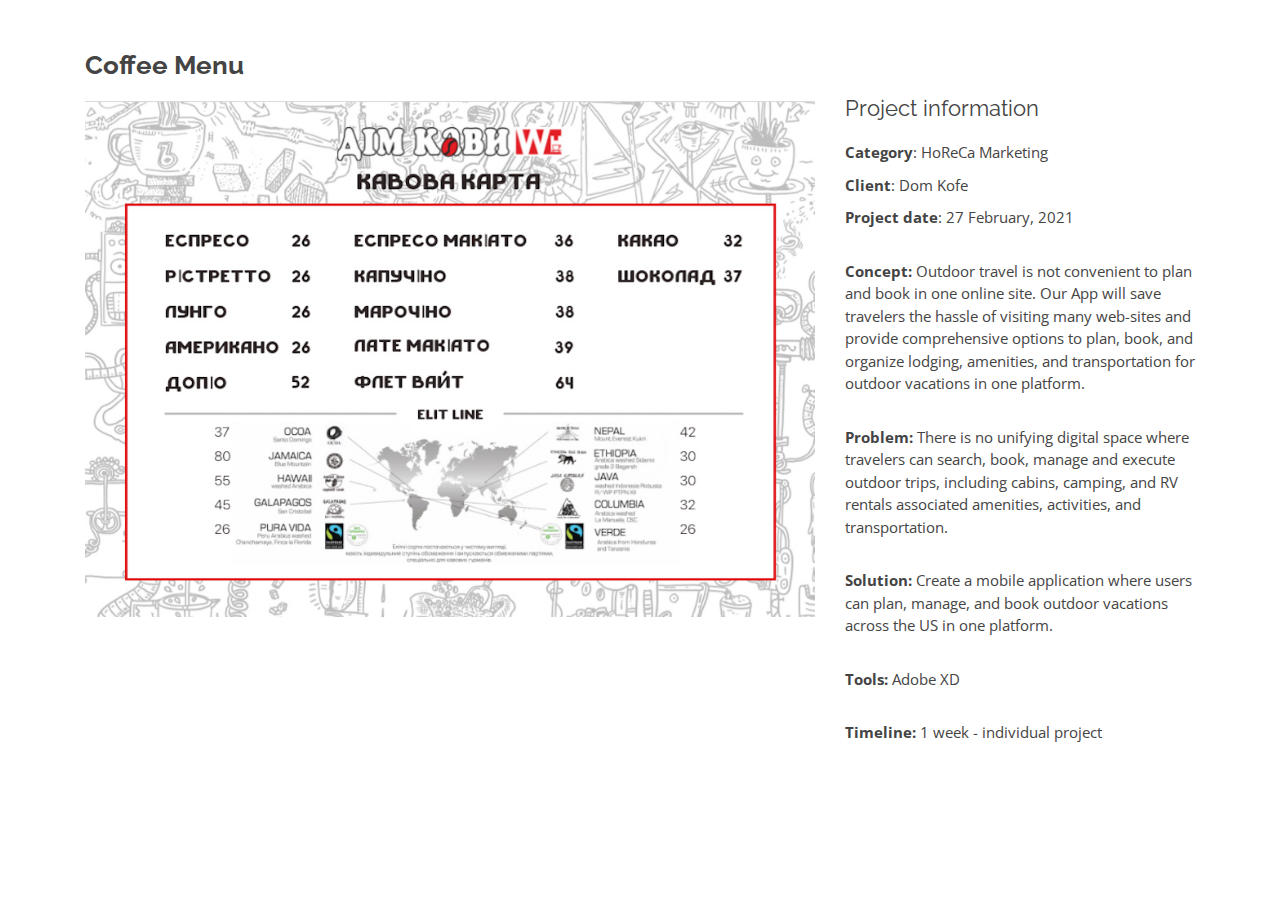
==== commit 7bacdd07: "latest update" ====
--- a/coffee-details.html
+++ b/coffee-details.html
@@ -27,40 +27,33 @@
   <!-- Template Main CSS File -->
   <link href="assets/css/style.css" rel="stylesheet">
 
-  <!-- =======================================================
-  * Template Name: Kelly - v2.1.1
-  * Template URL: https://bootstrapmade.com/kelly-free-bootstrap-cv-resume-html-template/
-  * Author: BootstrapMade.com
-  * License: https://bootstrapmade.com/license/
-  ======================================================== -->
 </head>
 
 <body>
 
   <main id="main">
 
-    <!-- ======= Pine Cone Details Section ======= -->
+    <!-- ======= Coffee Card Details Section ======= -->
     <section id="portfolio-details" class="portfolio-details">
       <div class="container">
 
         <div class="row">
 
           <div class="col-lg-8">
-            <h2 class="portfolio-title">Pine Cone Mobile App</h2>
+            <h2 class="portfolio-title">Coffee Menu</h2>
             <div class="owl-carousel portfolio-details-carousel">
-              <img src="assets/img/portfolio/portfolio-details-1.jpg" class="img-fluid" alt="">
-              <img src="assets/img/portfolio/portfolio-details-2.jpg" class="img-fluid" alt="">
-              <img src="assets/img/portfolio/portfolio-details-3.jpg" class="img-fluid" alt="">
+              <img src="assets/img/portfolio/portfolio-details-6.jpg" class="img-fluid" alt="">
+              <!-- <img src="assets/img/portfolio/portfolio-details-2.jpg" class="img-fluid" alt="">
+              <img src="assets/img/portfolio/portfolio-details-3.jpg" class="img-fluid" alt=""> -->
             </div>
           </div>
 
           <div class="col-lg-4 portfolio-info">
             <h3>Project information</h3>
             <ul>
-              <li><strong>Category</strong>: Mobile App - UX Design Case Study</li>
-              <li><strong>Client</strong>: UofM Academic Project</li>
-              <li><strong>Project date</strong>: 01 September, 2020</li>
-              <li><strong>Project URL</strong>: <a href="pine-cone.html">www.example.com</a></li>
+              <li><strong>Category</strong>: HoReCa Marketing</li>
+              <li><strong>Client</strong>: Dom Kofe</li>
+              <li><strong>Project date</strong>: 27 February, 2021</li>
             </ul>
 
             <p><b>Concept:</b> Outdoor travel is not convenient to plan and book in one online site. Our App
@@ -75,9 +68,9 @@
               in one platform.</p>
     
     
-              <p><b>Tools:</b> Adobe XD, Figma, Miro </p>
+              <p><b>Tools:</b> Adobe XD</p>
     
-              <p><b>Timeline:</b> 2 weeks - individual project
+              <p><b>Timeline:</b> 1 week - individual project
     
             </p>
           </div>
@@ -85,7 +78,9 @@
         </div>
 
       </div>
-    </section><!-- End Portfolio Details Section -->
+    </section>
+    
+    <!-- End Portfolio Details Section -->
 
 
 
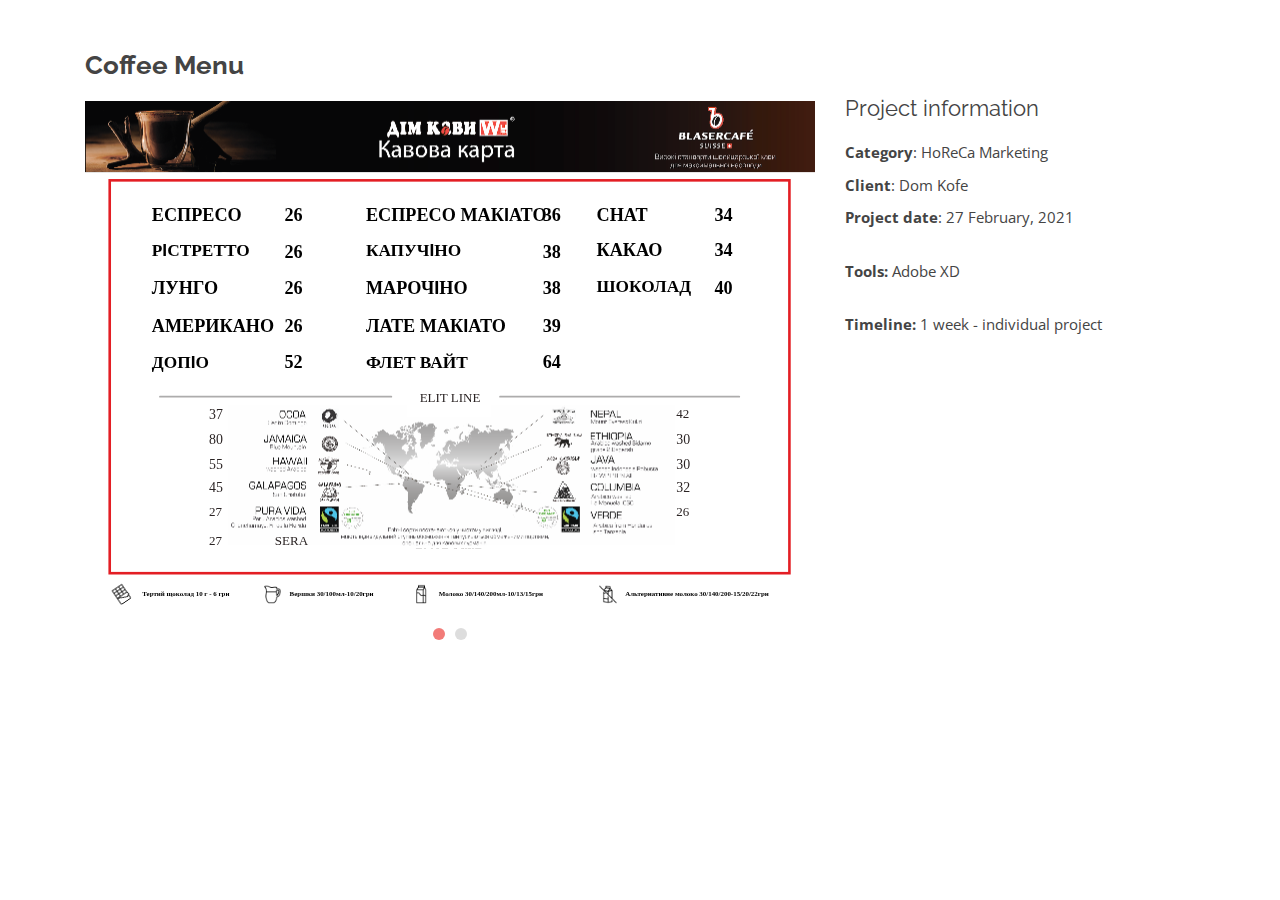
==== commit e0403f28: "Social media i/nstagramm added; coffee menu added; resume uppdated" ====
--- a/coffee-details.html
+++ b/coffee-details.html
@@ -42,9 +42,8 @@
           <div class="col-lg-8">
             <h2 class="portfolio-title">Coffee Menu</h2>
             <div class="owl-carousel portfolio-details-carousel">
-              <img src="assets/img/portfolio/portfolio-details-6.jpg" class="img-fluid" alt="">
-              <!-- <img src="assets/img/portfolio/portfolio-details-2.jpg" class="img-fluid" alt="">
-              <img src="assets/img/portfolio/portfolio-details-3.jpg" class="img-fluid" alt=""> -->
+              <img src="assets/img/portfolio/coffee_menu2.svg" class="img-fluid" alt="">
+              <img src="assets/img/portfolio/coffee_menu.svg" class="img-fluid" alt="">
             </div>
           </div>
 
@@ -56,7 +55,7 @@
               <li><strong>Project date</strong>: 27 February, 2021</li>
             </ul>
 
-            <p><b>Concept:</b> Outdoor travel is not convenient to plan and book in one online site. Our App
+            <!-- <p><b>Concept:</b> Outdoor travel is not convenient to plan and book in one online site. Our App
               will save travelers the hassle of visiting many web-sites and provide comprehensive options to plan, book, and
               organize lodging, amenities, and transportation for outdoor vacations in one platform.</p>
 
@@ -65,7 +64,7 @@
               transportation.</p>
     
               <p><b>Solution:</b> Create a mobile application where users can plan, manage, and book outdoor vacations across the US
-              in one platform.</p>
+              in one platform.</p> -->
     
     
               <p><b>Tools:</b> Adobe XD</p>
--- a/assets/css/style.css
+++ b/assets/css/style.css
@@ -1,9 +1,3 @@
-/**
-* Template Name: Jane - v2.1.1
-* Template URL: https://bootstrapmade.com/kelly-free-bootstrap-cv-resume-html-template/
-* Author: BootstrapMade.com
-* License: https://bootstrapmade.com/license/
-*/
 
 /*--------------------------------------------------------------
 # General
@@ -56,7 +50,7 @@
   top: calc(50% - 30px);
   left: calc(50% - 30px);
   border: 6px solid #F27B78;
-  border-top-color: #dcf5f2;
+  border-top-color: #f1d1d1;
   border-radius: 50%;
   width: 60px;
   height: 60px;
@@ -115,7 +109,7 @@
 # Header
 --------------------------------------------------------------*/
 #header {
-  background: #e9e8e6;
+  background: #fff;
   box-shadow: 0px 0px 25px 0 rgba(0, 0, 0, 0.08);
   z-index: 997;
   padding: 15px 0;
@@ -123,7 +117,7 @@
 
 #header .logo {
   font-size: 32px;
-  margin: 0;
+  margin-left: 70px;
   padding: 0;
   line-height: 1;
   font-weight: 400;
@@ -133,6 +127,7 @@
 
 #header .logo a {
   color: #222222;
+  font-family: Aganè, sans-serif;
 }
 
 #header .logo img {
@@ -280,7 +275,7 @@
 .mobile-nav-toggle {
   position: fixed;
   right: 25px;
-  top: 20px;
+  top: 13px;
   z-index: 9998;
   border: 0;
   background: none;
@@ -415,7 +410,7 @@
 #hero {
   width: 100%;
   height: 100vh;
-  background: url("../img/hero-bg.jpg") top right;
+  background: url("../img/hero-background.jpg") top right;
   background-size: cover;
 }
 
@@ -693,7 +688,7 @@
 }
 
 .testimonials .testimonial-item .quote-icon-left, .testimonials .testimonial-item .quote-icon-right {
-  color: #c8efea;
+  color:  #ec9d9c;
   font-size: 26px;
 }
 
@@ -1130,7 +1125,7 @@
   float: left;
   width: 44px;
   height: 44px;
-  background: #effbf9;
+  background: #f1f1f1;
   display: flex;
   justify-content: center;
   align-items: center;
@@ -1270,7 +1265,8 @@
 # Footer
 --------------------------------------------------------------*/
 #footer {
-  background: #e9e8e6;
+  background: #fff;
+  box-shadow: 25px 25px 25px 25px rgb(0 0 0 / 8%);
   padding: 30px 0;
   color: #222222;
   font-size: 14px;
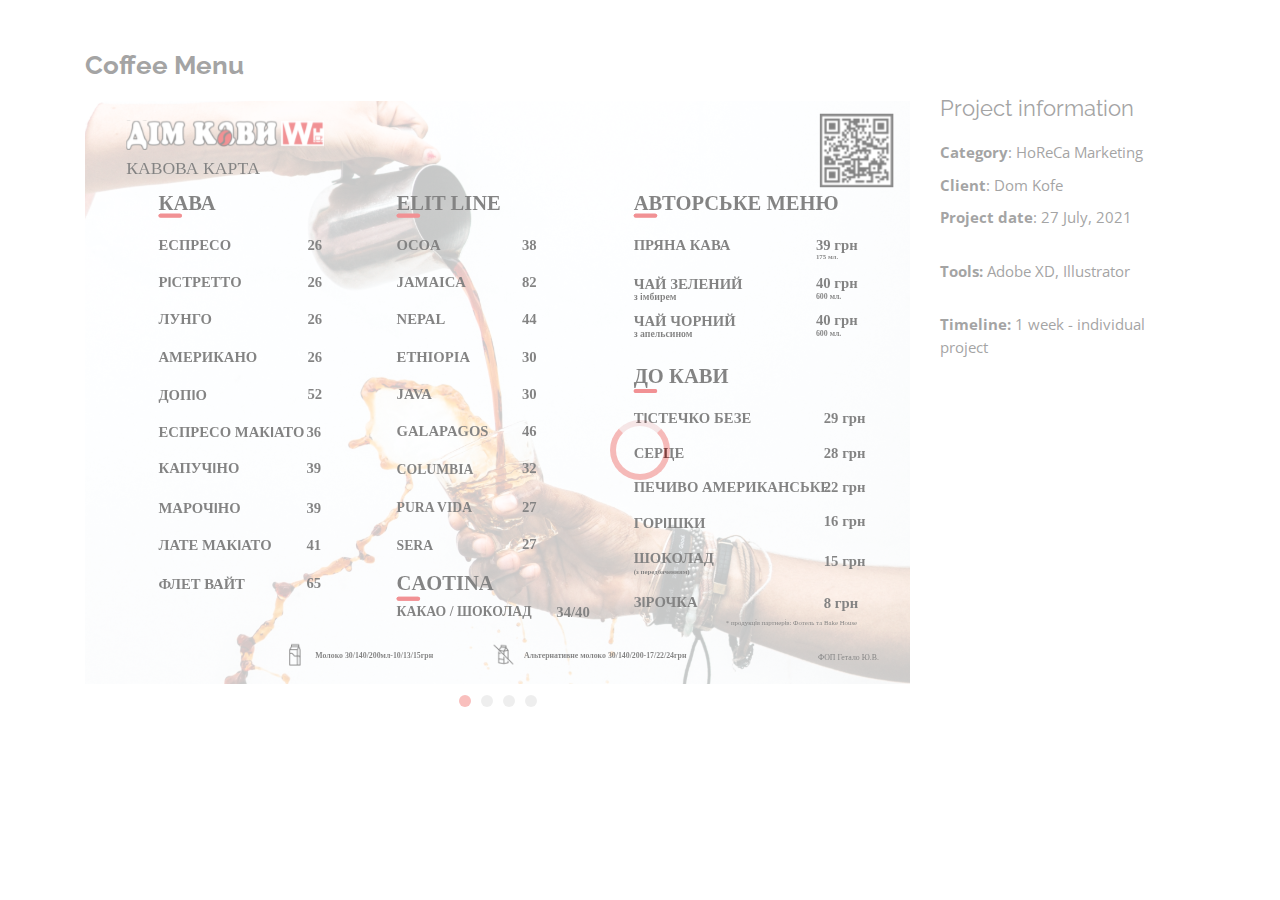
==== commit 4bb48fb0: "coffee project edited" ====
--- a/coffee-details.html
+++ b/coffee-details.html
@@ -39,35 +39,27 @@
 
         <div class="row">
 
-          <div class="col-lg-8">
+          <div class="col-lg-9">
             <h2 class="portfolio-title">Coffee Menu</h2>
             <div class="owl-carousel portfolio-details-carousel">
               <img src="assets/img/portfolio/coffee_menu2.svg" class="img-fluid" alt="">
-              <img src="assets/img/portfolio/coffee_menu.svg" class="img-fluid" alt="">
-            </div>
+              <img src="assets/img/portfolio/pricedk3.svg" class="img-fluid" alt="">
+              <img src="assets/img/portfolio/pricedk2.svg" class="img-fluid" alt="">
+              <img src="assets/img/portfolio/pricedk1.svg" class="img-fluid" alt="">
+              
+               </div>
           </div>
 
-          <div class="col-lg-4 portfolio-info">
+          <div class="col-lg-3 portfolio-info">
             <h3>Project information</h3>
             <ul>
               <li><strong>Category</strong>: HoReCa Marketing</li>
               <li><strong>Client</strong>: Dom Kofe</li>
-              <li><strong>Project date</strong>: 27 February, 2021</li>
+              <li><strong>Project date</strong>: 27 July, 2021</li>
             </ul>
-
-            <!-- <p><b>Concept:</b> Outdoor travel is not convenient to plan and book in one online site. Our App
-              will save travelers the hassle of visiting many web-sites and provide comprehensive options to plan, book, and
-              organize lodging, amenities, and transportation for outdoor vacations in one platform.</p>
-
-            <p><b>Problem:</b> There is no unifying digital space where travelers can search, book, manage and
-              execute outdoor trips, including cabins, camping, and RV rentals associated amenities, activities, and
-              transportation.</p>
-    
-              <p><b>Solution:</b> Create a mobile application where users can plan, manage, and book outdoor vacations across the US
-              in one platform.</p> -->
     
     
-              <p><b>Tools:</b> Adobe XD</p>
+              <p><b>Tools:</b> Adobe XD, Illustrator</p>
     
               <p><b>Timeline:</b> 1 week - individual project
     
